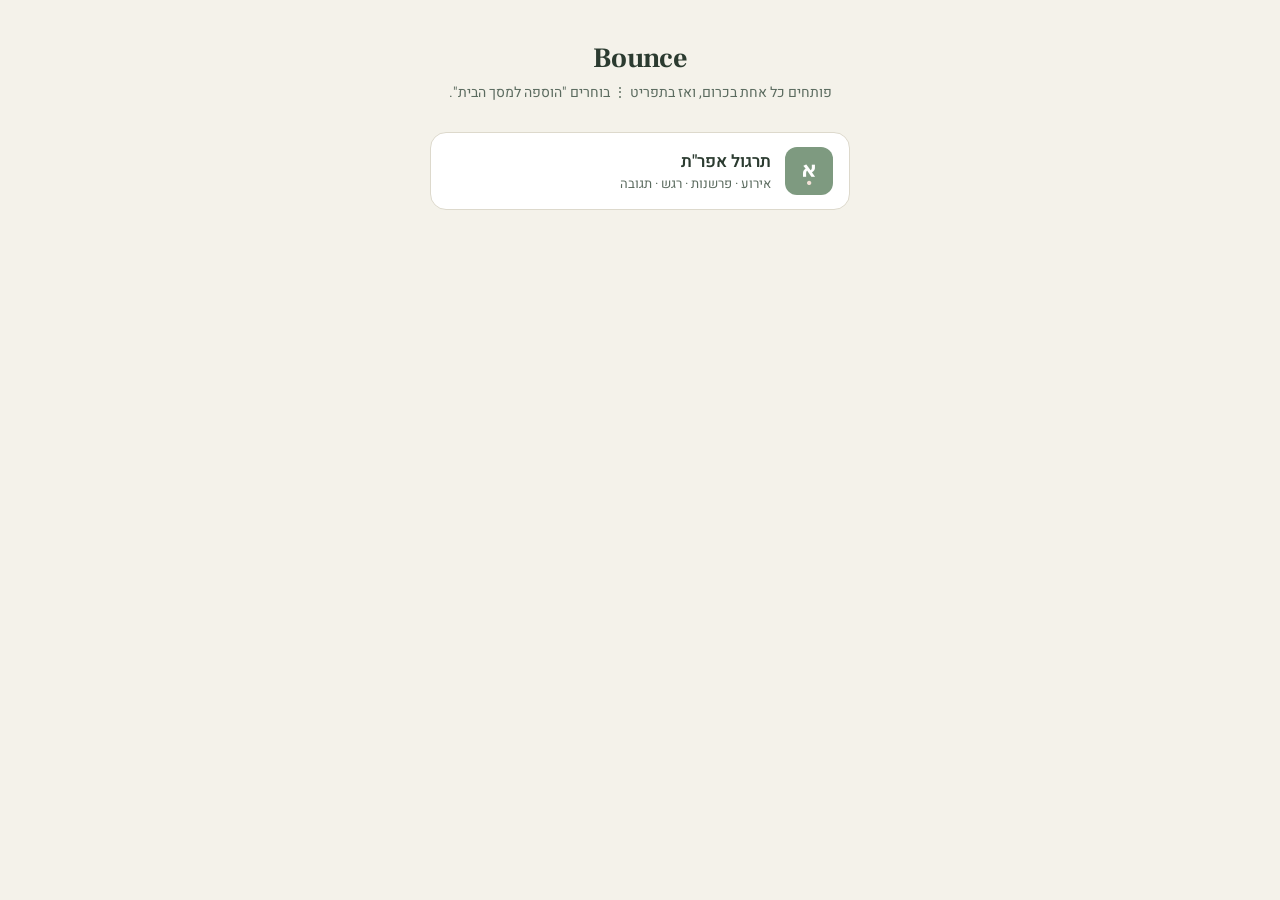
==== index.html @ eb6ce623 "אפליקציית תרגול אפר"ת כ-PWA Co-Authored-By: Claude Opus 5.5 <noreply@anthropic.com>" ====
<!DOCTYPE html>
<html lang="he" dir="rtl">
<head>
<meta charset="UTF-8">
<meta name="viewport" content="width=device-width, initial-scale=1.0">
<meta name="theme-color" content="#F4F2EA">
<title>Bounce</title>
<link rel="stylesheet" href="fonts/fonts.css">
<style>
  body{margin:0;font-family:'Heebo',sans-serif;background:#F4F2EA;color:#2B3B30;}
  .wrap{max-width:420px;margin:0 auto;padding:40px 16px;}
  h1{font-family:'Frank Ruhl Libre',serif;text-align:center;font-size:28px;margin:0 0 6px;}
  p{text-align:center;color:#5B6B5F;font-size:14px;margin:0 0 28px;line-height:1.6;}
  a{display:flex;align-items:center;gap:14px;background:#fff;border:1px solid #DDD9CC;border-radius:16px;
    padding:14px 16px;margin-bottom:12px;text-decoration:none;color:inherit;font-size:17px;font-weight:600;}
  a img{width:48px;height:48px;border-radius:12px;}
  a span{display:block;font-size:13px;font-weight:400;color:#5B6B5F;}
</style>
</head>
<body>
<div class="wrap">
  <h1>Bounce</h1>
  <p>פותחים כל אחת בכרום, ואז בתפריט ⋮ בוחרים "הוספה למסך הבית".</p>
  <a href="apart/"><img src="apart/icons/icon-192.png" alt=""><div>תרגול אפר"ת<span>אירוע · פרשנות · רגש · תגובה</span></div></a>
</div>
</body>
</html>
---- fonts/fonts.css ----
/* פונטים מקומיים, כדי שהאפליקציות יעבדו גם בלי אינטרנט */
@font-face {
  font-family: 'Heebo';
  font-style: normal;
  font-display: swap;
  font-weight: 100 900;
  src: url(./heebo-hebrew-wght-normal.woff2) format('woff2');
  unicode-range: U+0307-0308,U+0590-05FF,U+200C-2010,U+20AA,U+25CC,U+FB1D-FB4F;
}
@font-face {
  font-family: 'Heebo';
  font-style: normal;
  font-display: swap;
  font-weight: 100 900;
  src: url(./heebo-latin-wght-normal.woff2) format('woff2');
  unicode-range: U+0000-00FF,U+0131,U+0152-0153,U+02BB-02BC,U+02C6,U+02DA,U+02DC,U+0304,U+0308,U+0329,U+2000-206F,U+20AC,U+2122,U+2191,U+2193,U+2212,U+2215,U+FEFF,U+FFFD;
}
@font-face {
  font-family: 'Frank Ruhl Libre';
  font-style: normal;
  font-display: swap;
  font-weight: 700;
  src: url(./frank-ruhl-libre-hebrew-700-normal.woff2) format('woff2');
  unicode-range: U+0307-0308,U+0590-05FF,U+200C-2010,U+20AA,U+25CC,U+FB1D-FB4F;
}
@font-face {
  font-family: 'Frank Ruhl Libre';
  font-style: normal;
  font-display: swap;
  font-weight: 700;
  src: url(./frank-ruhl-libre-latin-700-normal.woff2) format('woff2');
  unicode-range: U+0000-00FF,U+2000-206F;
}
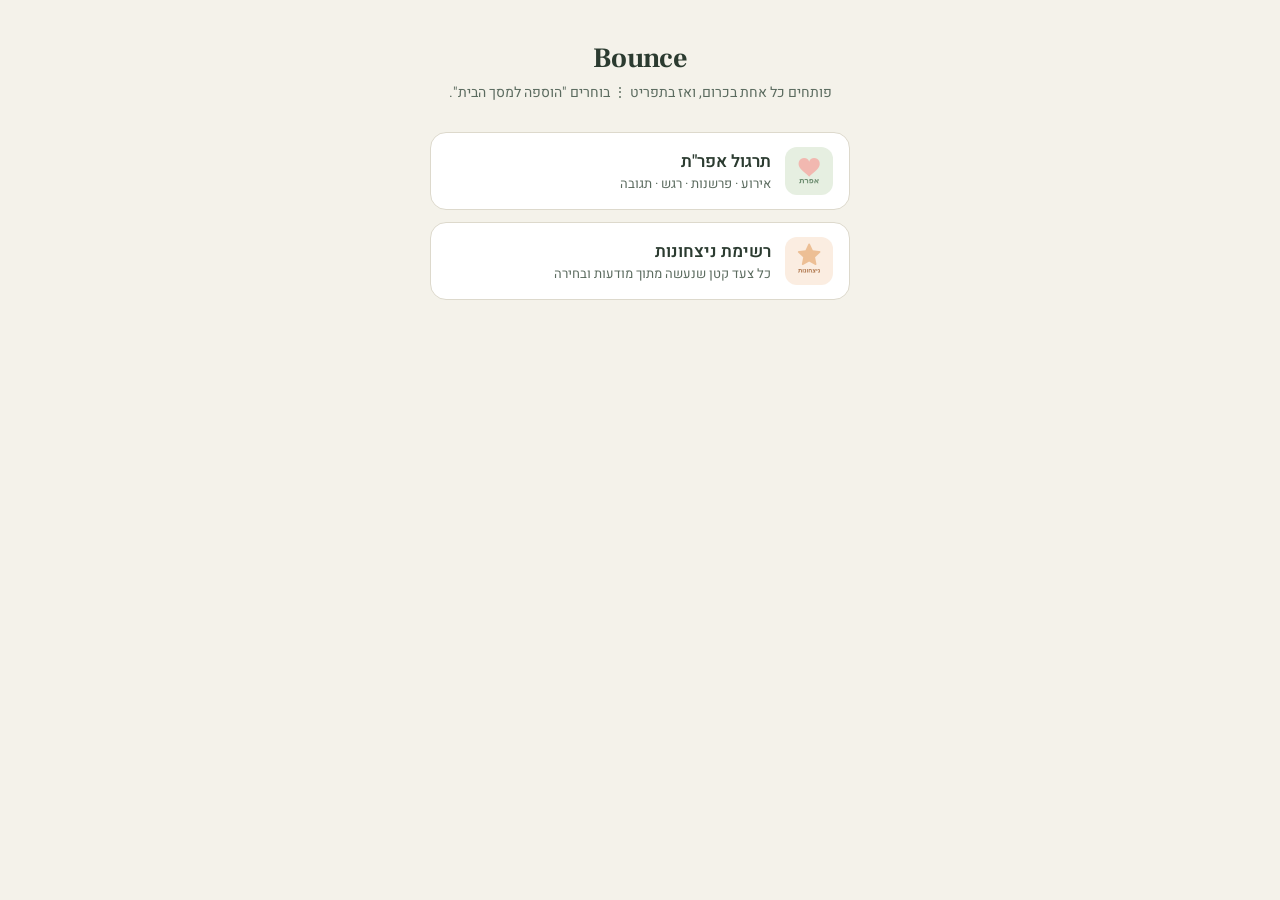
==== commit 180f90ef: "אפליקציית רשימת ניצחונות כ-PWA Co-Authored-By: Claude Opus 5.5 <noreply@anthropic.com>" ====
--- a/index.html
+++ b/index.html
@@ -22,6 +22,7 @@
   <h1>Bounce</h1>
   <p>פותחים כל אחת בכרום, ואז בתפריט ⋮ בוחרים "הוספה למסך הבית".</p>
   <a href="apart/"><img src="apart/icons/icon-192.png" alt=""><div>תרגול אפר"ת<span>אירוע · פרשנות · רגש · תגובה</span></div></a>
+  <a href="nitzahon/"><img src="nitzahon/icons/icon-192.png" alt=""><div>רשימת ניצחונות<span>כל צעד קטן שנעשה מתוך מודעות ובחירה</span></div></a>
 </div>
 </body>
 </html>
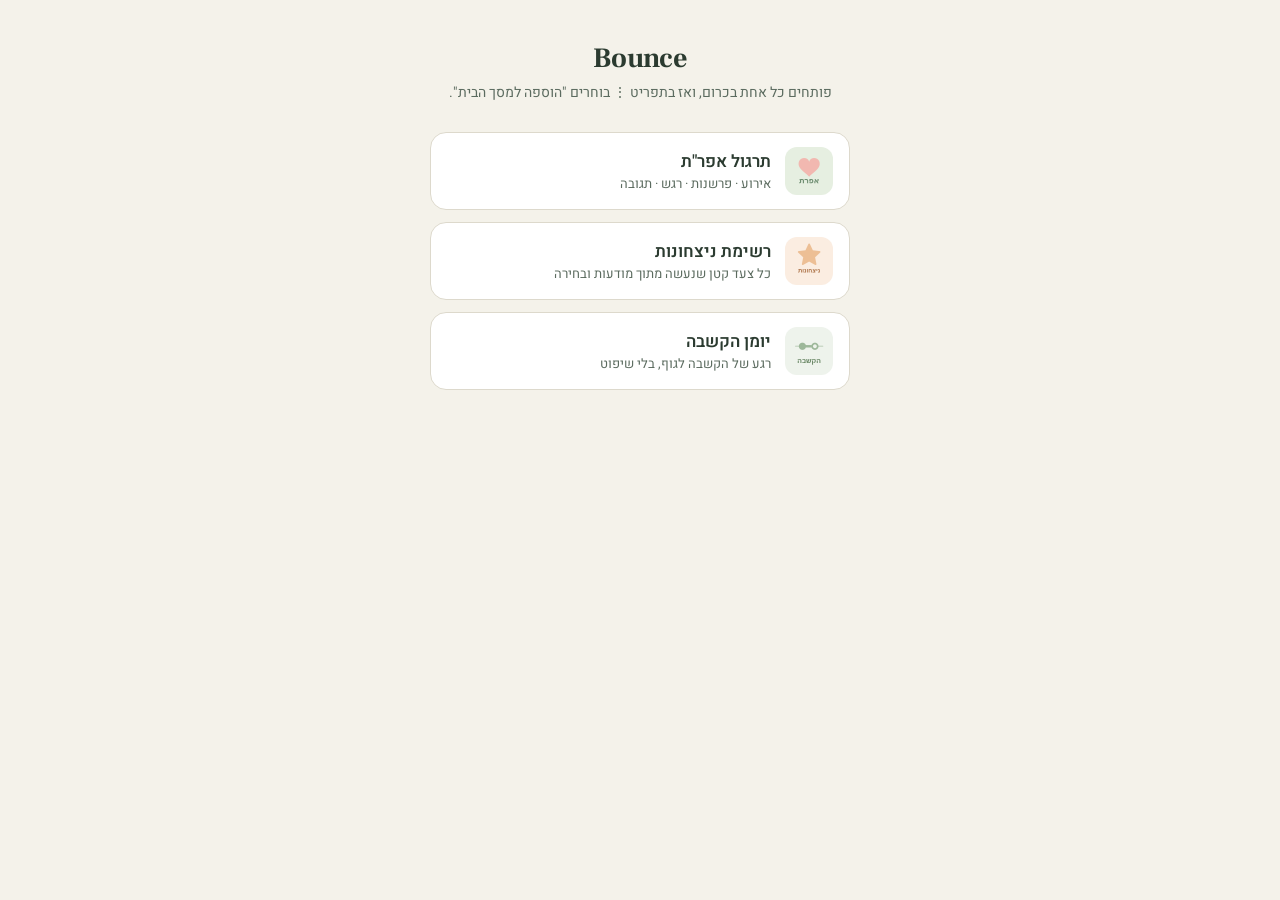
==== commit 4062b80a: "יומן הקשבה, שלב 1: צילום, רעב ושובע, ציר זמן יומי (Netlify) Co-Authored-By: Claude Opus 5.5 <noreply" ====
--- a/index.html
+++ b/index.html
@@ -22,7 +22,8 @@
   <h1>Bounce</h1>
   <p>פותחים כל אחת בכרום, ואז בתפריט ⋮ בוחרים "הוספה למסך הבית".</p>
   <a href="apart/"><img src="apart/icons/icon-192.png" alt=""><div>תרגול אפר"ת<span>אירוע · פרשנות · רגש · תגובה</span></div></a>
-  <a href="nitzahon/"><img src="nitzahon/icons/icon-192.png" alt=""><div>רשימת ניצחונות<span>כל צעד קטן שנעשה מתוך מודעות ובחירה</span></div></a>
+  <a href="https://bounce-nitzahonot.netlify.app/"><img src="nitzahonot/icons/icon-192.png" alt=""><div>רשימת ניצחונות<span>כל צעד קטן שנעשה מתוך מודעות ובחירה</span></div></a>
+  <a href="https://bounce-yoman.netlify.app/"><img src="yoman/icons/icon-192.png" alt=""><div>יומן הקשבה<span>רגע של הקשבה לגוף, בלי שיפוט</span></div></a>
 </div>
 </body>
 </html>
